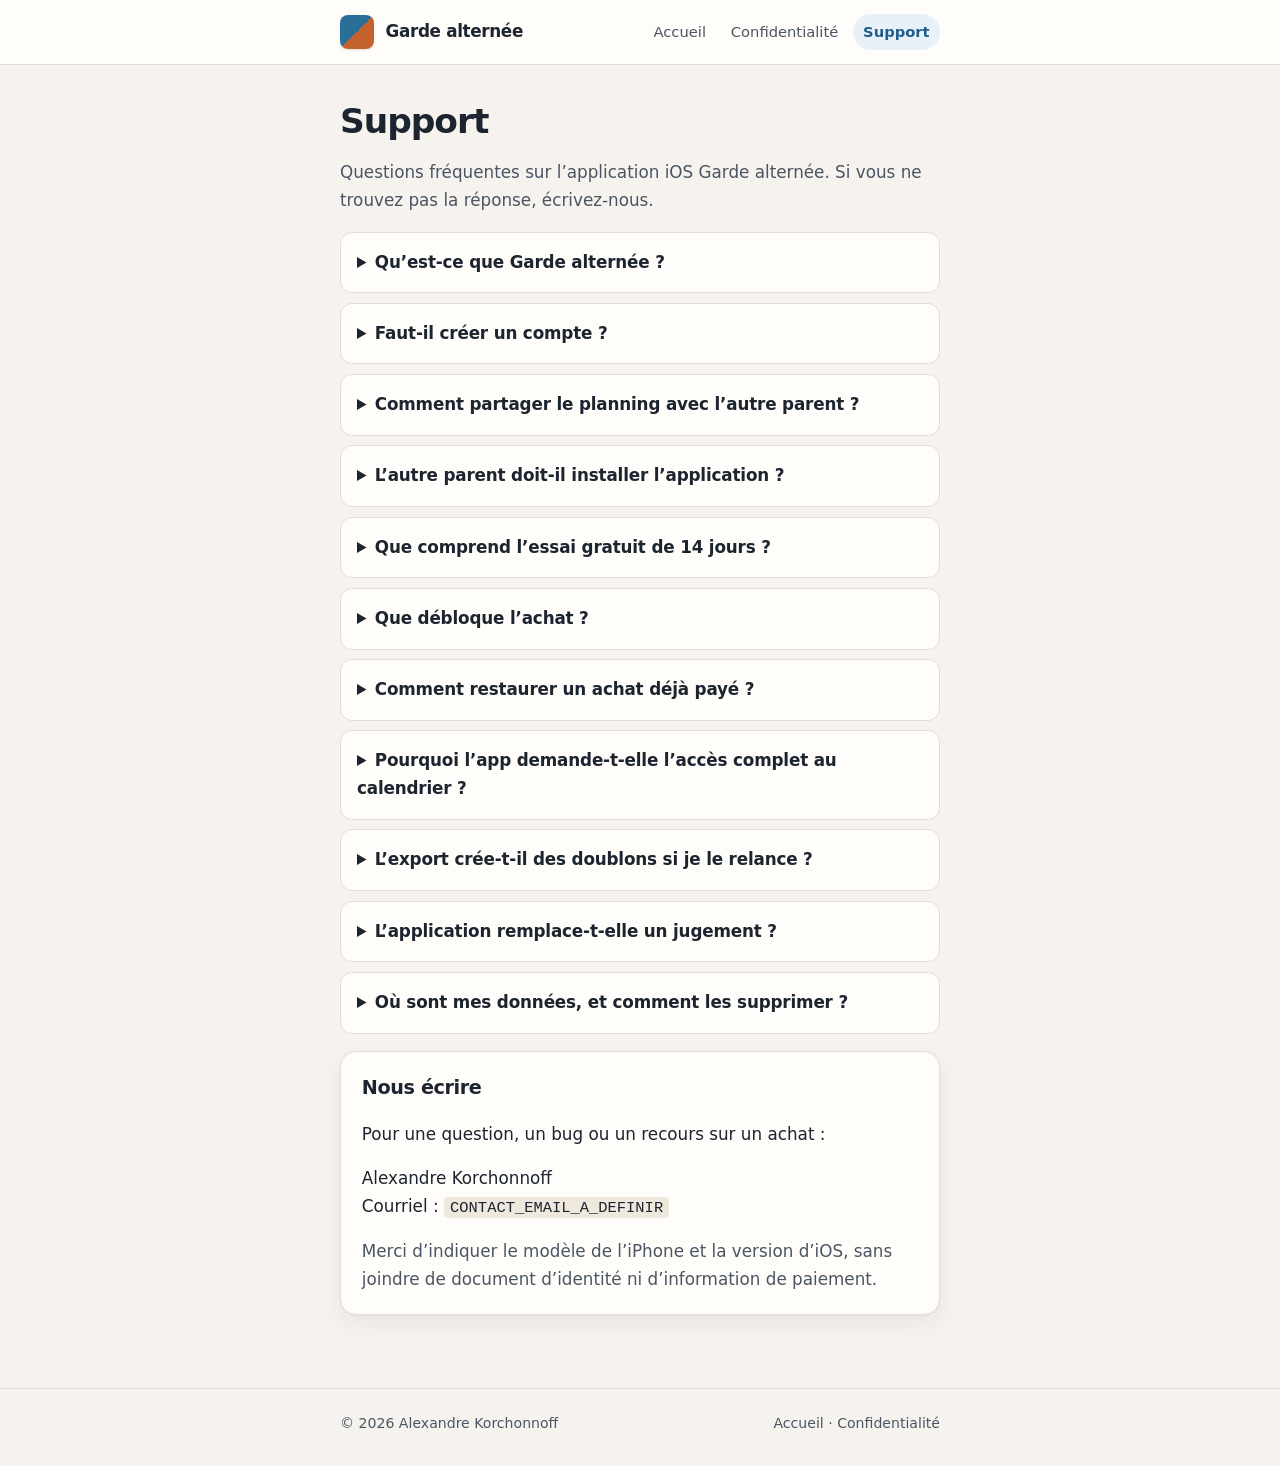
==== support.html @ 6e763b96 "Ajout du site public : politique de confidentialité et page de support" ====
<!DOCTYPE html>
<html lang="fr">
<head>
  <meta charset="utf-8">
  <meta name="viewport" content="width=device-width, initial-scale=1">
  <meta name="description" content="Support et questions fréquentes de l’application iOS Garde alternée.">
  <meta name="robots" content="index,follow">
  <title>Support — Garde alternée</title>
  <link rel="stylesheet" href="styles.css">
</head>
<body>
  <a class="skip" href="#contenu">Aller au contenu</a>
  <header>
    <div class="wrap">
      <a class="brand" href="index.html">
        <span class="mark" aria-hidden="true"></span>
        Garde alternée
      </a>
      <nav aria-label="Pages du site">
        <a href="index.html">Accueil</a>
        <a href="confidentialite.html">Confidentialité</a>
        <a href="support.html" aria-current="page">Support</a>
      </nav>
    </div>
  </header>

  <main id="contenu">
    <div class="wrap">
      <h1>Support</h1>
      <p class="lead">Questions fréquentes sur l’application iOS Garde alternée. Si vous ne trouvez pas la réponse, écrivez-nous.</p>

      <details class="faq">
        <summary>Qu’est-ce que Garde alternée&nbsp;?</summary>
        <p>C’est une application iPhone pour parents séparés. Elle calcule le planning de garde (rythme habituel, vacances scolaires de la zone A, B ou C, exceptions) et peut l’écrire dans un calendrier iOS dédié, que l’autre parent peut voir grâce au partage iCloud, sans installer l’app.</p>
      </details>

      <details class="faq">
        <summary>Faut-il créer un compte&nbsp;?</summary>
        <p>Non. Il n’y a ni compte, ni serveur, ni identifiant à retenir. Vos règles restent sur l’appareil.</p>
      </details>

      <details class="faq">
        <summary>Comment partager le planning avec l’autre parent&nbsp;?</summary>
        <p>Après l’export vers le calendrier, ouvrez l’app Calendrier d’iOS&nbsp;: Calendriers › touchez l’info (ⓘ) à côté de «&nbsp;Garde – [prénom]&nbsp;» › Ajouter une personne. L’autre parent voit alors les événements dans son propre calendrier (iPhone ou Mac). S’il utilise Android, Google Agenda ou Outlook, vous pouvez publier un calendrier public et lui envoyer le lien, depuis le même écran iOS.</p>
      </details>

      <details class="faq">
        <summary>L’autre parent doit-il installer l’application&nbsp;?</summary>
        <p>Non. Le partage se fait par le calendrier iCloud (ou un lien de calendrier public). L’autre parent n’a rien à installer.</p>
      </details>

      <details class="faq">
        <summary>Que comprend l’essai gratuit de 14&nbsp;jours&nbsp;?</summary>
        <p>Pendant 14 jours, vous pouvez régler les règles de garde, voir l’aperçu de l’année et gérer les exceptions. Les exports (calendrier et PDF) restent bloqués jusqu’à l’achat. L’essai est enregistré par l’App Store&nbsp;: le désinstaller puis réinstaller l’app ne le relance pas. Au-delà de 14 jours sans achat, l’app se verrouille derrière l’écran de paiement, mais votre planning n’est pas effacé.</p>
      </details>

      <details class="faq">
        <summary>Que débloque l’achat&nbsp;?</summary>
        <p>Un achat unique débloque l’export vers le calendrier iOS et l’export PDF. L’achat est géré par Apple. Le partage familial peut être activé sur le produit, selon les réglages de votre identifiant Apple.</p>
      </details>

      <details class="faq">
        <summary>Comment restaurer un achat déjà payé&nbsp;?</summary>
        <p>Dans l’écran d’achat de l’application, touchez «&nbsp;Restaurer les achats&nbsp;» et identifiez-vous avec le même identifiant Apple. Si le problème continue, contactez-nous en indiquant, sans envoyer d’information de carte, le maximum de contexte (modèle d’iPhone, version d’iOS).</p>
      </details>

      <details class="faq">
        <summary>Pourquoi l’app demande-t-elle l’accès complet au calendrier&nbsp;?</summary>
        <p>Pour créer un calendrier dédié «&nbsp;Garde – [prénom]&nbsp;», y écrire les périodes, et les mettre à jour sans doublon. Avec un accès «&nbsp;écriture seule&nbsp;», iOS n’autorise ni la création d’un calendrier séparé, ni la relecture des événements. L’app ne lit pas vos autres agendas. Vous pouvez refuser&nbsp;: l’aperçu reste disponible, mais l’export calendrier ne fonctionnera pas.</p>
      </details>

      <details class="faq">
        <summary>L’export crée-t-il des doublons si je le relance&nbsp;?</summary>
        <p>Non. Chaque période a une clé stable. Relancer l’export met à jour le calendrier dédié sans recréer les événements déjà présents. Les événements que vous auriez ajoutés à la main dans ce calendrier, sans marqueur de l’app, ne sont pas touchés.</p>
      </details>

      <details class="faq">
        <summary>L’application remplace-t-elle un jugement&nbsp;?</summary>
        <p>Non. Elle vous aide à visualiser et à partager un planning que vous saisissez à partir de votre jugement ou de votre convention homologuée. En cas d’écart, c’est le texte officiel qui l’emporte. Ce rappel s’affiche au premier lancement.</p>
      </details>

      <details class="faq">
        <summary>Où sont mes données, et comment les supprimer&nbsp;?</summary>
        <p>Tout reste sur l’iPhone (et, si vous l’avez choisi, dans votre calendrier iCloud). Pour tout effacer&nbsp;: supprimez le calendrier «&nbsp;Garde – [prénom]&nbsp;» dans l’app Calendrier, puis désinstallez Garde alternée. Plus de détail dans la <a href="confidentialite.html">politique de confidentialité</a>.</p>
      </details>

      <div class="card" id="contact">
        <h2>Nous écrire</h2>
        <p>Pour une question, un bug ou un recours sur un achat&nbsp;:</p>
        <p>
          Alexandre Korchonnoff<br>
          Courriel&nbsp;: <span class="placeholder">CONTACT_EMAIL_A_DEFINIR</span>
        </p>
        <p class="muted">Merci d’indiquer le modèle de l’iPhone et la version d’iOS, sans joindre de document d’identité ni d’information de paiement.</p>
      </div>
    </div>
  </main>

  <footer>
    <div class="wrap">
      <span>© 2026 Alexandre Korchonnoff</span>
      <span>
        <a href="index.html">Accueil</a>
        ·
        <a href="confidentialite.html">Confidentialité</a>
      </span>
    </div>
  </footer>
</body>
</html>
---- styles.css ----
/* Garde alternée — site public (politique de confidentialité et support).
   Aucune ressource externe, aucun cookie, aucun script de suivi. */

:root {
  --bg: #f6f3ee;
  --bg-card: #fffdf9;
  --ink: #1c2430;
  --ink-muted: #4a5564;
  --line: #e4ddd2;
  --accent: #1f5f8b;
  --accent-soft: #e8f1f7;
  --papa: #2a6f97;
  --maman: #c4622d;
  --radius: 16px;
  --shadow: 0 1px 2px rgba(28, 36, 48, 0.04), 0 8px 24px rgba(28, 36, 48, 0.06);
}

* { box-sizing: border-box; }

html { scroll-behavior: smooth; }

body {
  margin: 0;
  color: var(--ink);
  background: var(--bg);
  font-family: -apple-system, BlinkMacSystemFont, "Segoe UI", system-ui, sans-serif;
  font-size: 1.05rem;
  line-height: 1.65;
  -webkit-font-smoothing: antialiased;
}

.skip {
  position: absolute;
  left: -999px;
  top: 0;
  background: var(--accent);
  color: #fff;
  padding: 0.5rem 1rem;
  z-index: 10;
}
.skip:focus { left: 0.5rem; top: 0.5rem; }

header {
  border-bottom: 1px solid var(--line);
  background: var(--bg-card);
}

.wrap {
  max-width: 40rem;
  margin: 0 auto;
  padding: 0 1.25rem;
}

header .wrap {
  display: flex;
  align-items: center;
  justify-content: space-between;
  gap: 1rem;
  padding-top: 0.9rem;
  padding-bottom: 0.9rem;
}

.brand {
  display: flex;
  align-items: center;
  gap: 0.7rem;
  text-decoration: none;
  color: inherit;
  font-weight: 650;
  letter-spacing: -0.02em;
}

.mark {
  width: 2.15rem;
  height: 2.15rem;
  border-radius: 8px;
  background: linear-gradient(135deg, var(--papa) 50%, var(--maman) 50%);
  flex-shrink: 0;
  box-shadow: 0 1px 2px rgba(28, 36, 48, 0.15);
}

nav {
  display: flex;
  gap: 0.25rem;
  flex-wrap: wrap;
}

nav a {
  color: var(--ink-muted);
  text-decoration: none;
  font-size: 0.92rem;
  padding: 0.35rem 0.65rem;
  border-radius: 999px;
}
nav a:hover, nav a[aria-current="page"] {
  background: var(--accent-soft);
  color: var(--accent);
}
nav a[aria-current="page"] { font-weight: 600; }

main { padding: 2.25rem 0 3.5rem; }

h1 {
  font-size: clamp(1.7rem, 5vw, 2.15rem);
  letter-spacing: -0.03em;
  line-height: 1.2;
  margin: 0 0 0.5rem;
}

h2 {
  font-size: 1.2rem;
  letter-spacing: -0.02em;
  margin: 2rem 0 0.6rem;
  padding-top: 0.4rem;
}

h3 {
  font-size: 1.05rem;
  margin: 1.4rem 0 0.4rem;
}

p, li { color: var(--ink); }
.lead, .muted, .meta { color: var(--ink-muted); }

.meta {
  font-size: 0.92rem;
  margin: 0 0 1.75rem;
}

.card {
  background: var(--bg-card);
  border: 1px solid var(--line);
  border-radius: var(--radius);
  box-shadow: var(--shadow);
  padding: 1.25rem 1.3rem;
  margin: 1.1rem 0;
}

.card h2 { margin-top: 0; padding-top: 0; }
.card p:last-child { margin-bottom: 0; }

a { color: var(--accent); }
a:hover { text-decoration: underline; }

ul, ol { padding-left: 1.2rem; }
li { margin: 0.35rem 0; }

.toc {
  list-style: none;
  padding: 0;
  margin: 0;
}
.toc li { margin: 0.2rem 0; }
.toc a { text-decoration: none; }
.toc a:hover { text-decoration: underline; }

.links {
  display: grid;
  gap: 0.85rem;
  margin: 1.5rem 0 0;
}
.links a.card {
  display: block;
  text-decoration: none;
  color: inherit;
  transition: transform 0.15s ease, border-color 0.15s ease;
}
.links a.card:hover {
  transform: translateY(-1px);
  border-color: #c9d8e4;
  text-decoration: none;
}
.links a.card strong {
  display: block;
  color: var(--accent);
  margin-bottom: 0.2rem;
}

.placeholder {
  font-family: ui-monospace, SFMono-Regular, Menlo, Consolas, monospace;
  font-size: 0.92em;
  background: #efe8dc;
  padding: 0.1em 0.4em;
  border-radius: 4px;
  word-break: break-all;
}

details.faq {
  background: var(--bg-card);
  border: 1px solid var(--line);
  border-radius: 12px;
  padding: 0.15rem 1rem;
  margin: 0.6rem 0;
}
details.faq summary {
  cursor: pointer;
  font-weight: 600;
  padding: 0.85rem 0;
  letter-spacing: -0.01em;
}
details.faq[open] summary { border-bottom: 1px solid var(--line); }
details.faq p:last-child { margin-bottom: 1rem; }

.lang {
  margin-top: 3rem;
  padding-top: 1.5rem;
  border-top: 1px solid var(--line);
}

footer {
  border-top: 1px solid var(--line);
  padding: 1.4rem 0 2rem;
  color: var(--ink-muted);
  font-size: 0.88rem;
}
footer .wrap {
  display: flex;
  flex-wrap: wrap;
  gap: 0.5rem 1.25rem;
  justify-content: space-between;
}
footer a { color: var(--ink-muted); text-decoration: none; }
footer a:hover { color: var(--accent); text-decoration: underline; }

@media (max-width: 520px) {
  header .wrap { flex-direction: column; align-items: flex-start; }
  nav { width: 100%; }
}
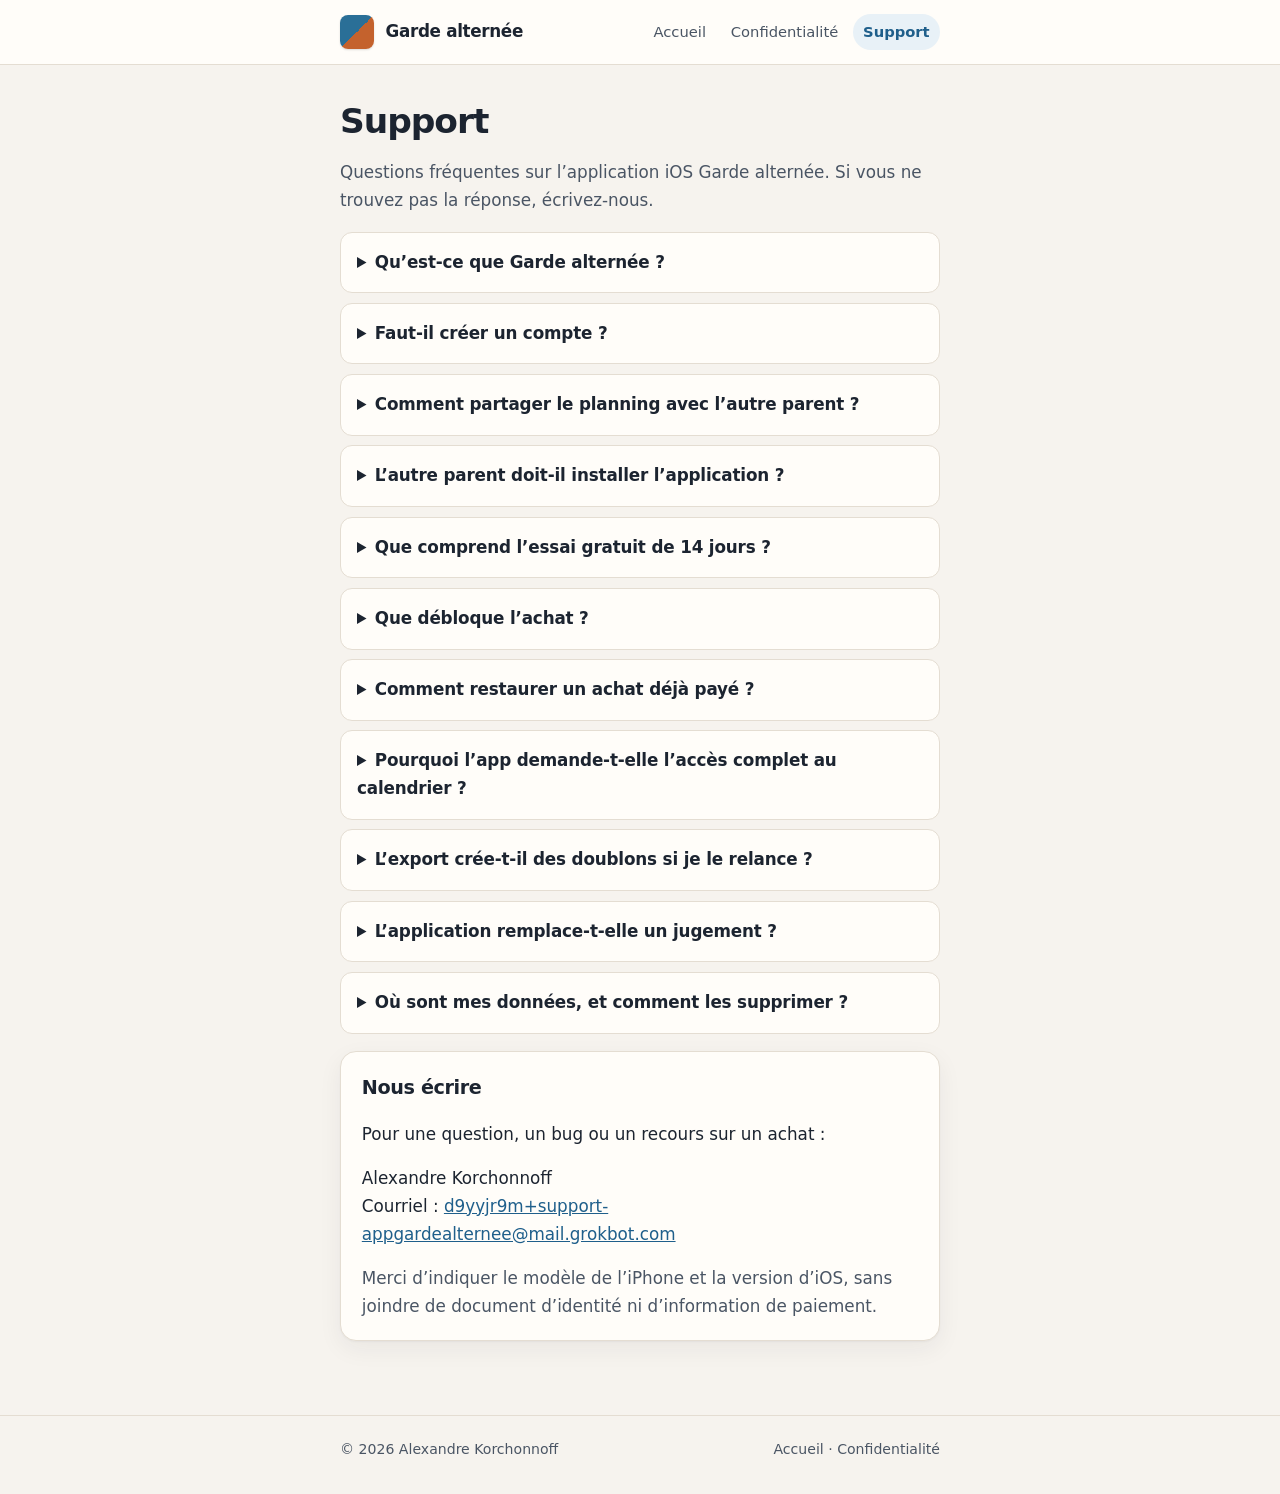
==== commit ca9aaf37: "Remplace le placeholder de contact par l'adresse de support" ====
--- a/support.html
+++ b/support.html
@@ -89,7 +89,7 @@
         <p>Pour une question, un bug ou un recours sur un achat&nbsp;:</p>
         <p>
           Alexandre Korchonnoff<br>
-          Courriel&nbsp;: <span class="placeholder">CONTACT_EMAIL_A_DEFINIR</span>
+          Courriel&nbsp;: <a href="mailto:d9yyjr9m+support-appgardealternee@mail.grokbot.com">d9yyjr9m+support-appgardealternee@mail.grokbot.com</a>
         </p>
         <p class="muted">Merci d’indiquer le modèle de l’iPhone et la version d’iOS, sans joindre de document d’identité ni d’information de paiement.</p>
       </div>
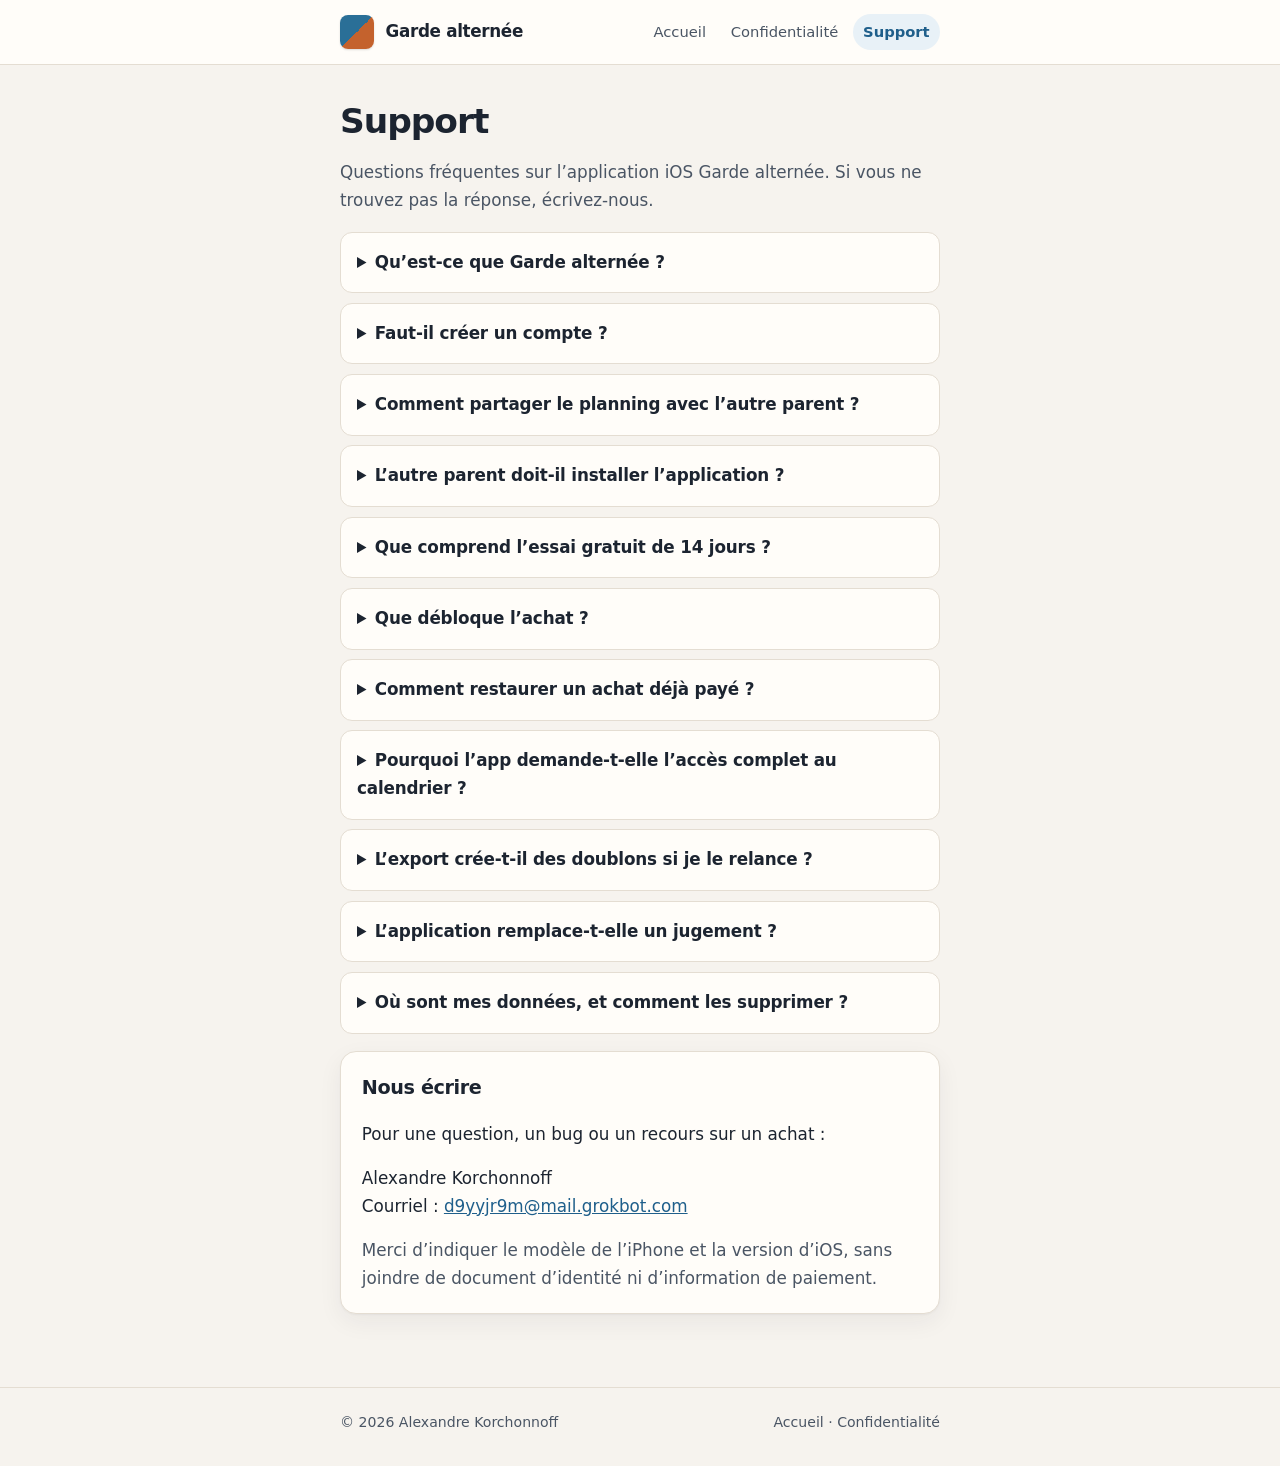
==== commit bf49fd50: "Met à jour le courriel de contact : d9yyjr9m@mail.grokbot.com" ====
--- a/support.html
+++ b/support.html
@@ -89,7 +89,7 @@
         <p>Pour une question, un bug ou un recours sur un achat&nbsp;:</p>
         <p>
           Alexandre Korchonnoff<br>
-          Courriel&nbsp;: <a href="mailto:d9yyjr9m+support-appgardealternee@mail.grokbot.com">d9yyjr9m+support-appgardealternee@mail.grokbot.com</a>
+          Courriel&nbsp;: <a href="mailto:d9yyjr9m@mail.grokbot.com">d9yyjr9m@mail.grokbot.com</a>
         </p>
         <p class="muted">Merci d’indiquer le modèle de l’iPhone et la version d’iOS, sans joindre de document d’identité ni d’information de paiement.</p>
       </div>
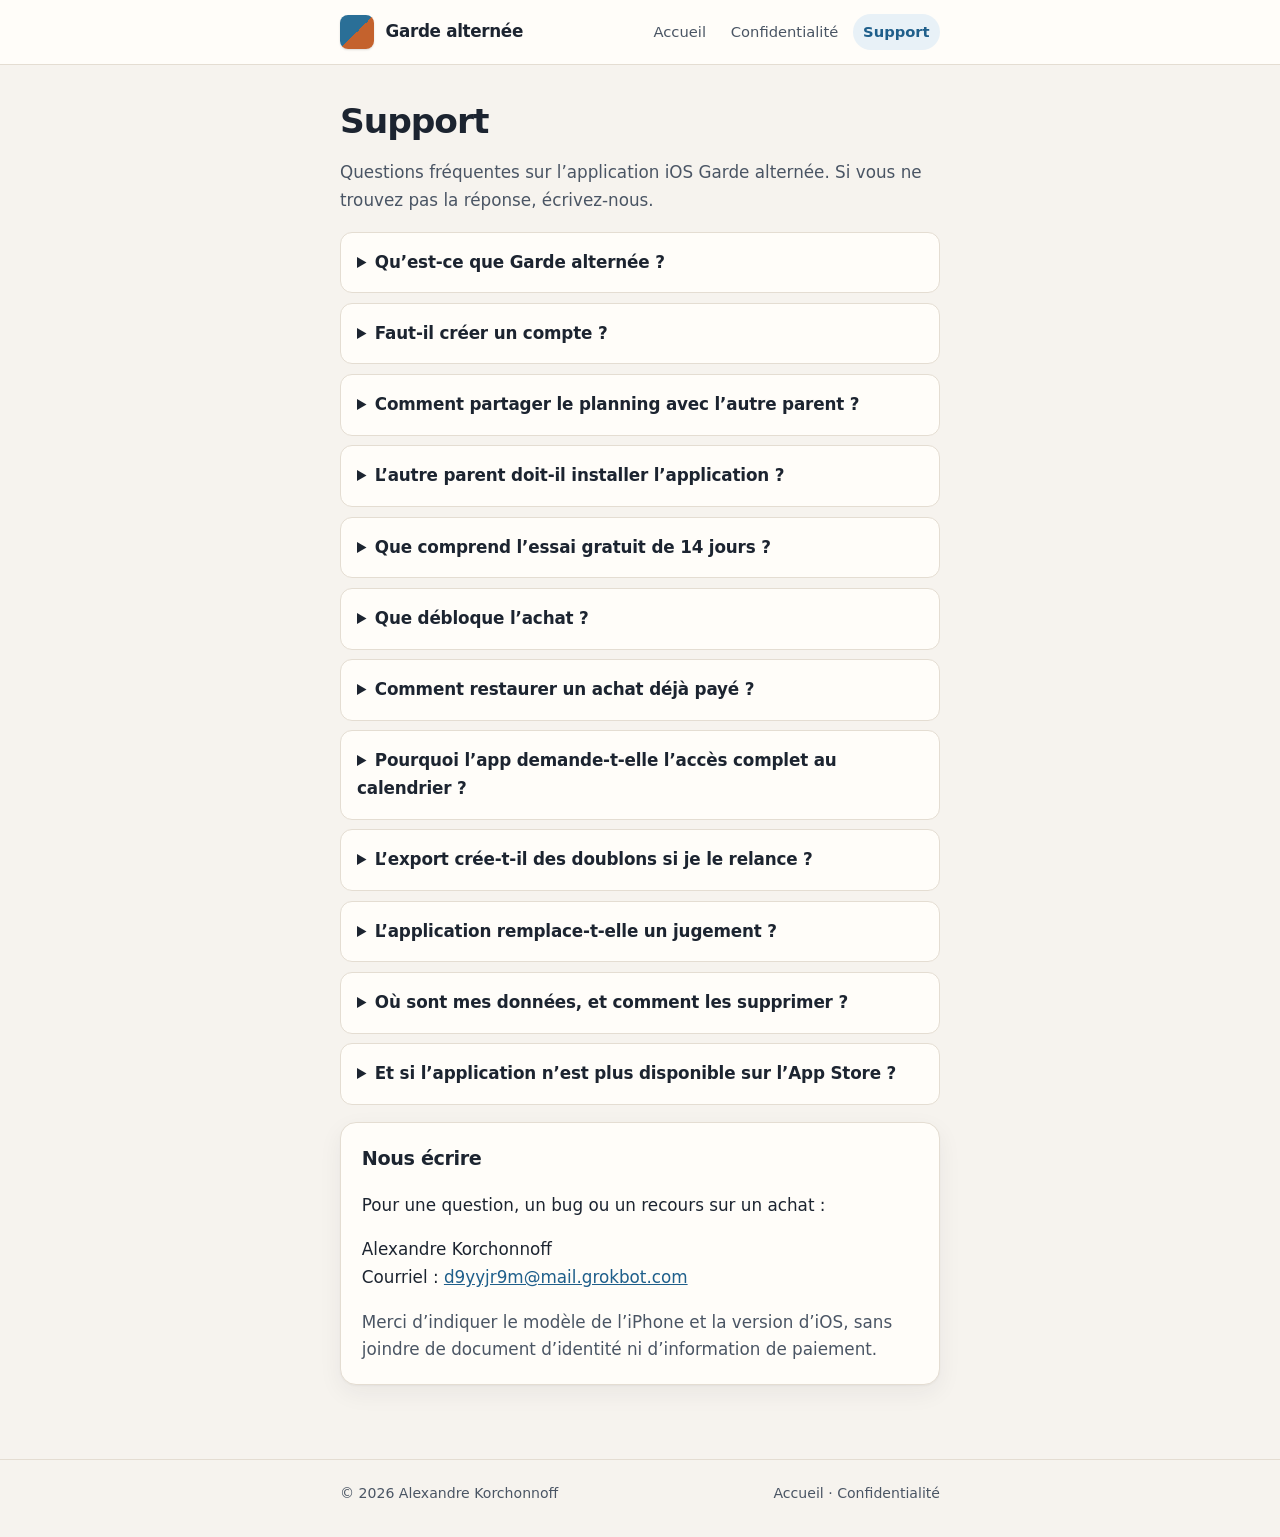
==== commit 9c52eb95: "Ajoute une FAQ : que se passe-t-il si l'app quitte l'App Store" ====
--- a/support.html
+++ b/support.html
@@ -84,6 +84,11 @@
         <p>Tout reste sur l’iPhone (et, si vous l’avez choisi, dans votre calendrier iCloud). Pour tout effacer&nbsp;: supprimez le calendrier «&nbsp;Garde – [prénom]&nbsp;» dans l’app Calendrier, puis désinstallez Garde alternée. Plus de détail dans la <a href="confidentialite.html">politique de confidentialité</a>.</p>
       </details>
 
+      <details class="faq">
+        <summary>Et si l’application n’est plus disponible sur l’App Store&nbsp;?</summary>
+        <p>Si l’app est un jour retirée de l’App Store, elle continue de fonctionner sur les iPhone où elle est déjà installée. L’achat de la version complète reste actif sur cet appareil, car il est vérifié localement. Les plannings déjà écrits restent dans le calendrier de l’iPhone&nbsp;: ils ne disparaissent pas. En revanche, il pourrait ne plus être possible de la retélécharger après une suppression, ou de l’installer sur un nouvel iPhone, et il n’y aurait plus de mises à jour. Conseil&nbsp;: ne pas supprimer l’app, et conserver un export PDF de votre planning. Le développeur s’engage à prévenir sur cette page en cas d’arrêt.</p>
+      </details>
+
       <div class="card" id="contact">
         <h2>Nous écrire</h2>
         <p>Pour une question, un bug ou un recours sur un achat&nbsp;:</p>
